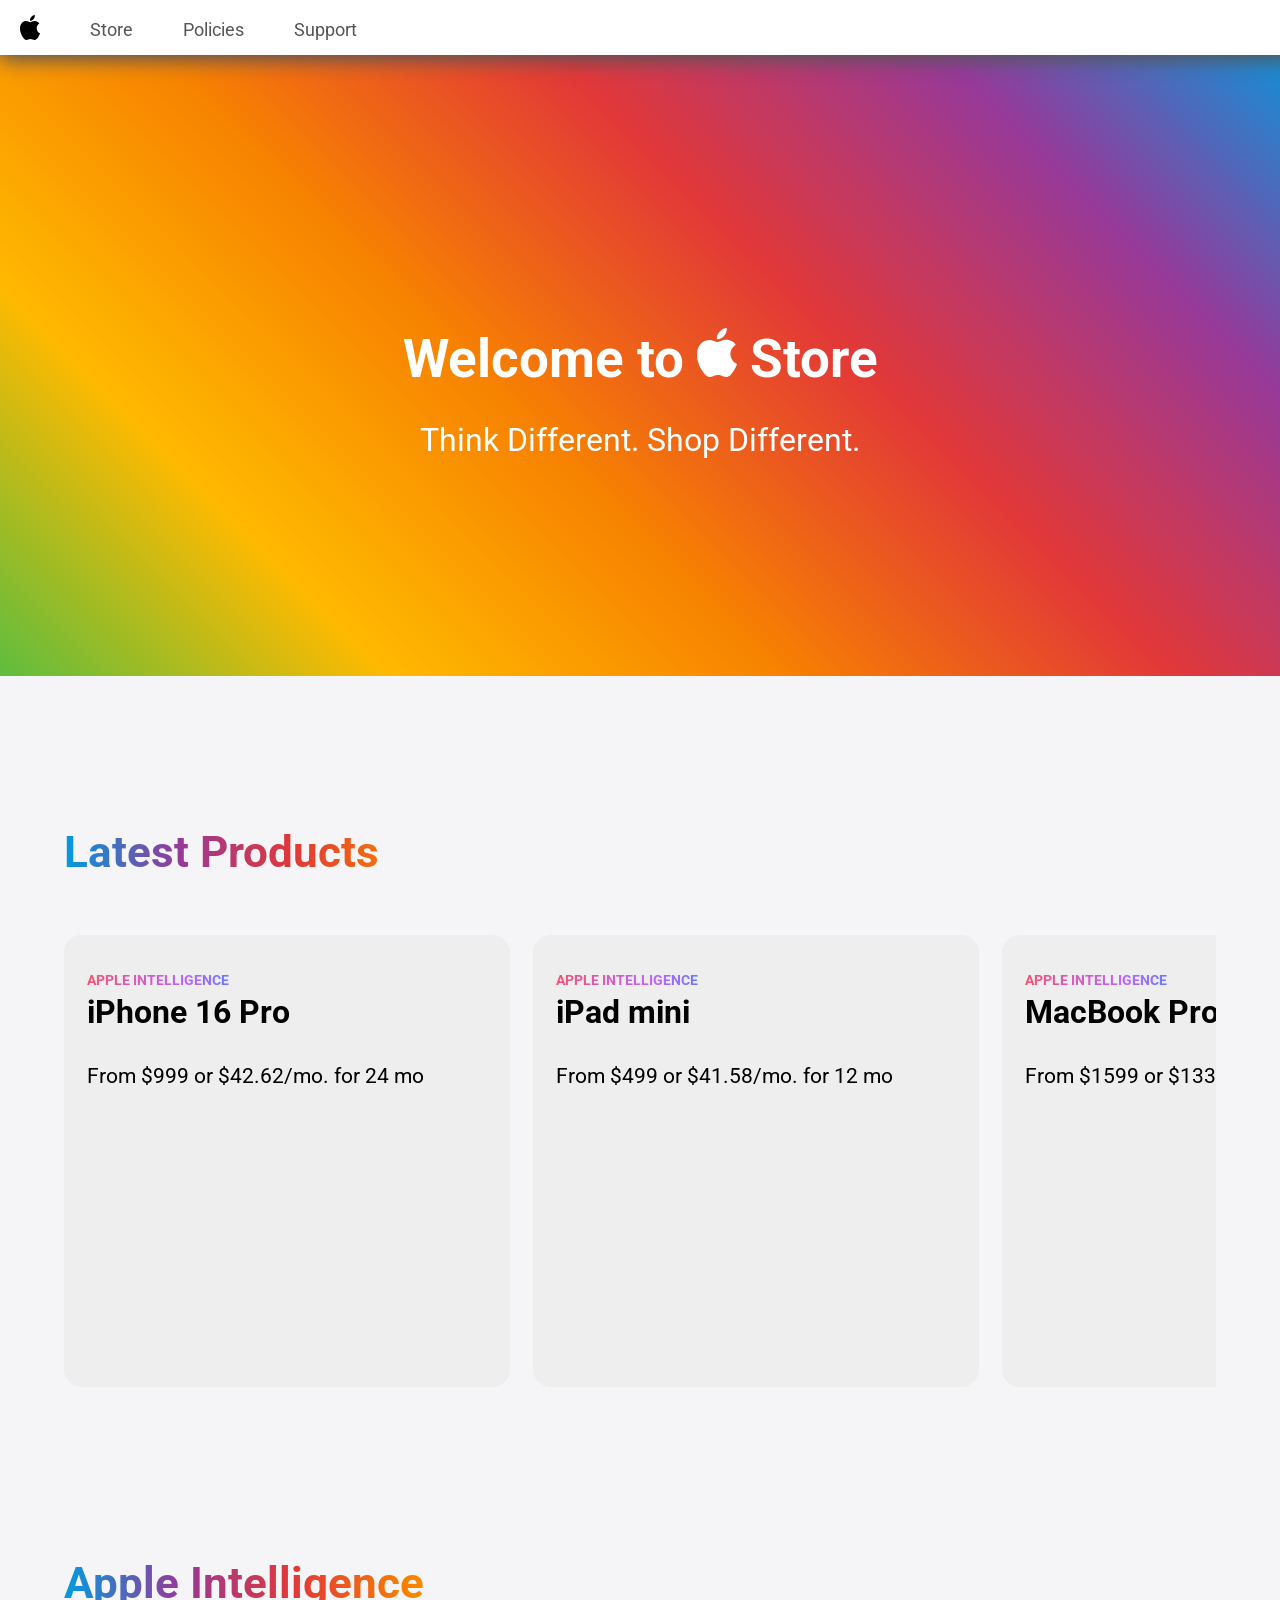
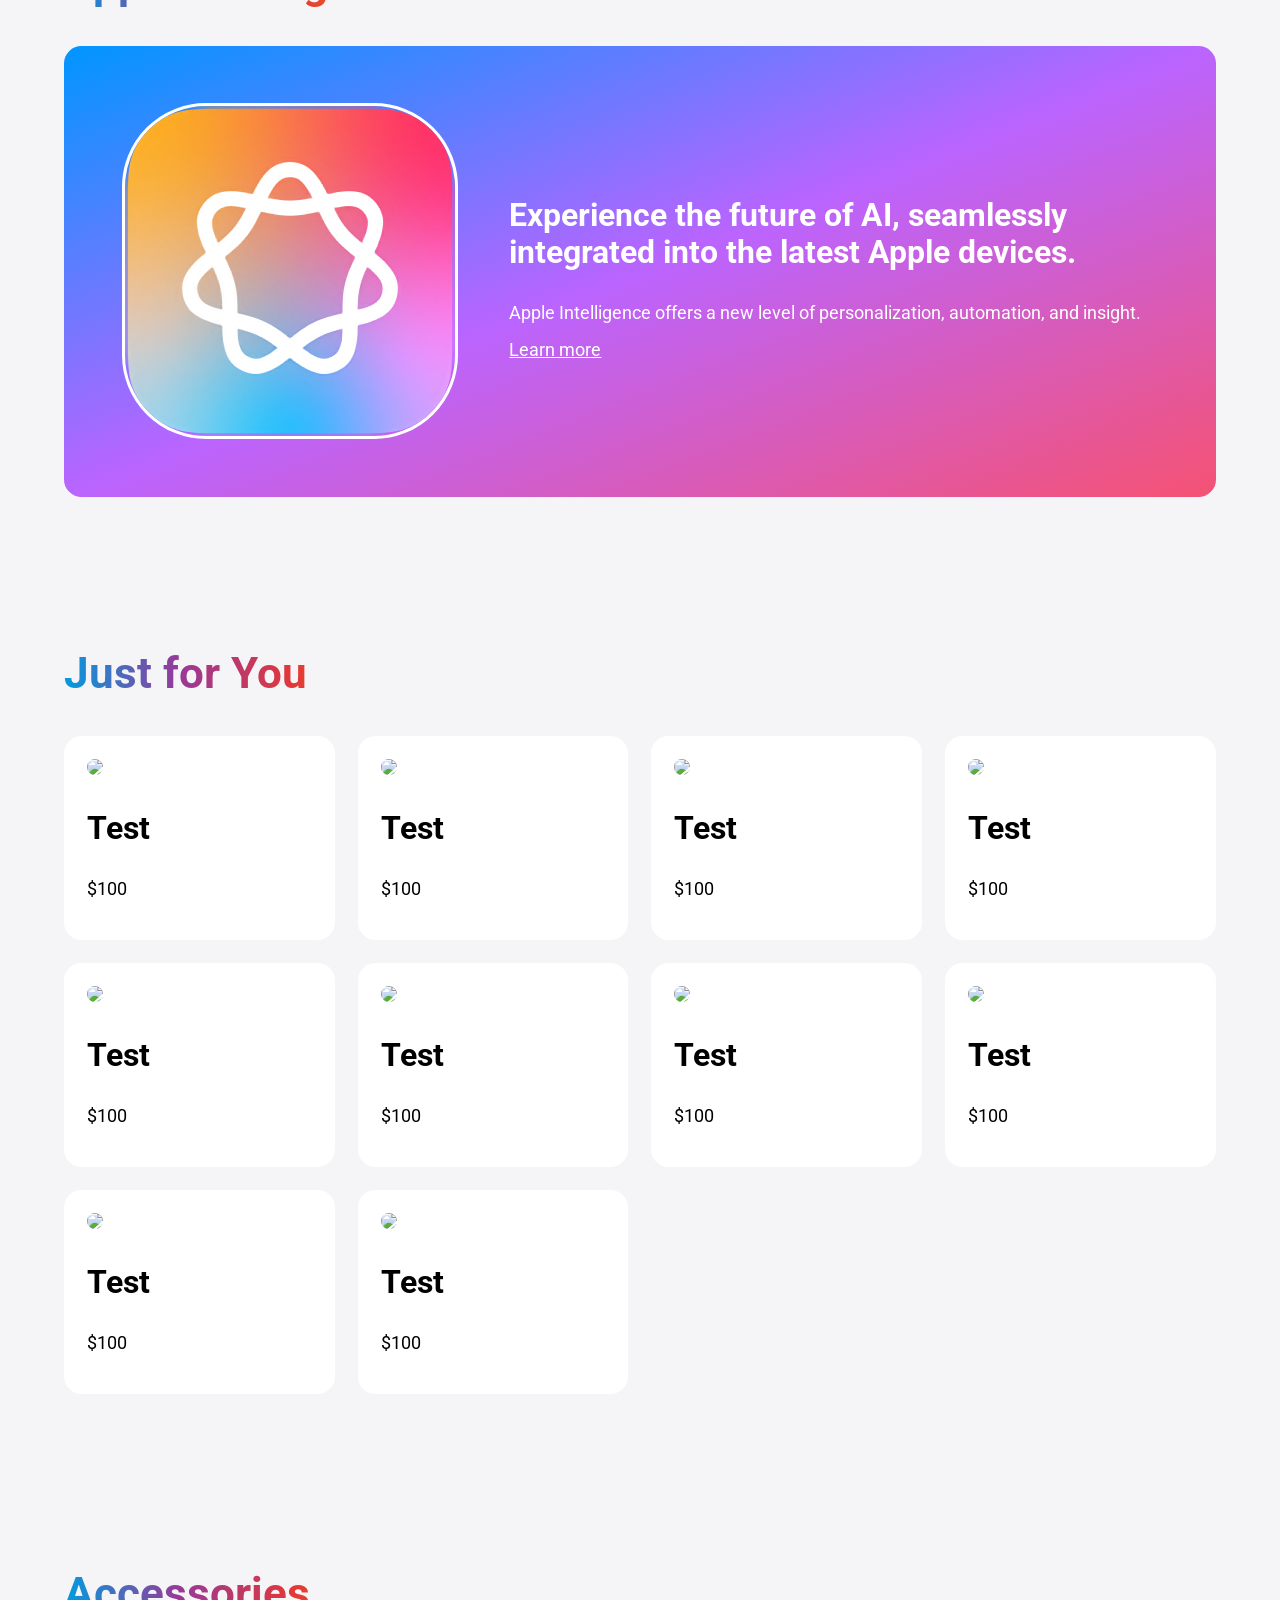
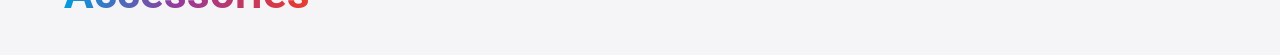
==== index.html @ e303c484 "Add files via upload" ====
<!DOCTYPE html>
<html lang="en">
<head>
    <meta charset="UTF-8">
    <meta name="viewport" content="width=device-width, initial-scale=1.0">
    <title>Apple Store</title>
    <link rel="stylesheet" href="styles.css">
</head>
<body>
    <nav>
        <img src="./logo.svg">
        <a href="index.html" class="button">Store</a>
        <a href="policies.html" class="button">Policies</a>
        <a href="support.html" class="button">Support</a>
    </nav>
    <header>
        <h1>Welcome to <img src="./logo.svg" style="width: 40px; filter: invert(100%)"> Store</h1>
        <p>Think Different. Shop Different.</p>
    </header>
    <main>
        <h2>Latest Products</h2>
        <div class="latest">
            <div style="background-image: url(https://store.storeimages.cdn-apple.com/4982/as-images.apple.com/is/store-card-50-holiday-iphone-pro-202411_GEO_US?wid=960&hei=1000&fmt=p-jpg&qlt=95&.v=1729180965302);">
                <p class="highlight">Apple Intelligence</p>
                <h3>iPhone 16 Pro</h3>
                <p>From $999 or $42.62/mo. for 24 mo</p>
            </div>
            <div style="background-image: url(https://store.storeimages.cdn-apple.com/4982/as-images.apple.com/is/store-card-50-holiday-ipad-mini-202411?wid=960&hei=1000&fmt=p-jpg&qlt=95&.v=1728504973912);">
                <p class="highlight">Apple Intelligence</p>
                <h3>iPad mini</h3>
                <p>From $499 or $41.58/mo. for 12 mo</p>
            </div>
            <div style="background-image: url(https://store.storeimages.cdn-apple.com/4982/as-images.apple.com/is/store-card-50-holiday-macbook-pro-202411?wid=960&hei=1000&fmt=p-jpg&qlt=95&.v=1728492746398);">
                <p class="highlight">Apple Intelligence</p>
                <h3>MacBook Pro</h3>
                <p>From $1599 or $133.25/mo. for 12 mo.</p>
            </div>
            <div style="background-image: url(https://store.storeimages.cdn-apple.com/4982/as-images.apple.com/is/store-card-50-holiday-watch-ultra-2-202411?wid=960&hei=1000&fmt=p-jpg&qlt=95&.v=1729694064643);">
                <h3>Apple Watch Ultra 2</h3>
                <p>From $799 or $66.58/mo. for 12 mo.</p>
            </div>
            <div style="background-image: url(https://store.storeimages.cdn-apple.com/4982/as-images.apple.com/is/store-card-50-holiday-vision-pro-202411?wid=960&hei=1000&fmt=p-jpg&qlt=95&.v=1728499365473);">
                <h3>Apple Vision Pro</h3>
                <p>From $3499 or $291.58/mo. for 12 mo.</p>
            </div>
        </div>
        <h2>Apple Intelligence</h2>
        <div class="intelligence">
            <img src="./intelligence.png">
            <div>
                <h3>Experience the future of AI, seamlessly integrated into the latest Apple devices.</h3>
                <p>Apple Intelligence offers a new level of personalization, automation, and insight.</p>
                <p><a style="color: #ffff" href="https://www.apple.com/apple-intelligence/" target="_blank">Learn more</a></p>
            </div>
        </div>
        <h2>Just for You</h2>
        <div class="foryou">
            <div>
                <img src="https://store.storeimages.cdn-apple.com/4982/as-images.apple.com/is/airtag-4pack-select-202104?wid=400&hei=400&fmt=jpeg&qlt=90&.v=1617761669000">
                <h3>Test</h3>
                <p>$100</p>
            </div>
            <div>
                <img src="https://store.storeimages.cdn-apple.com/4982/as-images.apple.com/is/airtag-4pack-select-202104?wid=400&hei=400&fmt=jpeg&qlt=90&.v=1617761669000">
                <h3>Test</h3>
                <p>$100</p>
            </div>
            <div>
                <img src="https://store.storeimages.cdn-apple.com/4982/as-images.apple.com/is/airtag-4pack-select-202104?wid=400&hei=400&fmt=jpeg&qlt=90&.v=1617761669000">
                <h3>Test</h3>
                <p>$100</p>
            </div>
            <div>
                <img src="https://store.storeimages.cdn-apple.com/4982/as-images.apple.com/is/airtag-4pack-select-202104?wid=400&hei=400&fmt=jpeg&qlt=90&.v=1617761669000">
                <h3>Test</h3>
                <p>$100</p>
            </div>
            <div>
                <img src="https://store.storeimages.cdn-apple.com/4982/as-images.apple.com/is/airtag-4pack-select-202104?wid=400&hei=400&fmt=jpeg&qlt=90&.v=1617761669000">
                <h3>Test</h3>
                <p>$100</p>
            </div>
            <div>
                <img src="https://store.storeimages.cdn-apple.com/4982/as-images.apple.com/is/airtag-4pack-select-202104?wid=400&hei=400&fmt=jpeg&qlt=90&.v=1617761669000">
                <h3>Test</h3>
                <p>$100</p>
            </div>
            <div>
                <img src="https://store.storeimages.cdn-apple.com/4982/as-images.apple.com/is/airtag-4pack-select-202104?wid=400&hei=400&fmt=jpeg&qlt=90&.v=1617761669000">
                <h3>Test</h3>
                <p>$100</p>
            </div>
            <div>
                <img src="https://store.storeimages.cdn-apple.com/4982/as-images.apple.com/is/airtag-4pack-select-202104?wid=400&hei=400&fmt=jpeg&qlt=90&.v=1617761669000">
                <h3>Test</h3>
                <p>$100</p>
            </div>
            <div>
                <img src="https://store.storeimages.cdn-apple.com/4982/as-images.apple.com/is/airtag-4pack-select-202104?wid=400&hei=400&fmt=jpeg&qlt=90&.v=1617761669000">
                <h3>Test</h3>
                <p>$100</p>
            </div>
            <div>
                <img src="https://store.storeimages.cdn-apple.com/4982/as-images.apple.com/is/airtag-4pack-select-202104?wid=400&hei=400&fmt=jpeg&qlt=90&.v=1617761669000">
                <h3>Test</h3>
                <p>$100</p>
            </div>
        </div>
        <h2>Accessories</h2>
    </main>
    <footer>

    </footer>
</body>
</html>
---- styles.css ----
@import url('https://fonts.googleapis.com/css2?family=Open+Sans:ital,wght@0,300..800;1,300..800&family=Roboto:ital,wght@0,100;0,300;0,400;0,500;0,700;0,900;1,100;1,300;1,400;1,500;1,700;1,900&display=swap');

body {
    font-family: "Roboto", sans-serif;
    font-size: 110%;
    margin: 0;
    padding: 0;
    background-color: #f5f5f7;
}

nav {
    background-color: #ffffff;
    box-shadow: 0px 5px 20px #555555;
    padding: 15px 20px;
    position: fixed;
    top: 0;
    z-index: 1000;
    display: flex;
    align-items: end;
    gap: 50px;
    width: 100%;
}

nav a {
    text-decoration: none;
    color: #555555;
}

nav img {
    width: 20px;
}

header {
    display: block;
    padding: 5em;
    align-items: center;
    text-align: center;
    background: linear-gradient(45deg, #5EBD3E, #FFB900, #F78200, #E23838, #973999, #009CDF);
    color: #ffffff;
    height: 500px;
}

h1 {
    font-size: 300%;
    margin-bottom: 0;
    margin-top: 240px;
}

header p {
    font-size: 180%;
}

main {
    margin: 0 5%;
}

h2 {
    font-size: 250%;
    margin-top: 150px;
    background-image: radial-gradient(circle, #5EBD3E, #FFB900, #F78200, #E23838, #973999, #009CDF);
    background-clip: text;
    -webkit-text-fill-color: transparent;
}

h3 {
    font-size: 180%;
}

.latest {
    display: flex;
    gap: 2%;
    width: 100%;
    overflow: auto;
    height: 28em;
}

.latest > div {
    min-width: 400px;
    max-width: 400px;
    background-color: #eeeeee;
    padding: 2%;
    border-radius: 1em;
    background-position: center;
    background-size: 100%;
    background-repeat: no-repeat;
    margin: 20px 0;
}

.latest > div:hover, .foryou > div:hover {
    box-shadow: 5px 2px 10px #d5d5d5;
    transition: linear 0.25s;
}

.latest p {
    font-size: 120%;
}

.highlight {
    font-size: 80% !important;
    text-transform: uppercase;
    margin-bottom: -25px;
    background-image: radial-gradient(circle,#0096FF,#BB64FF,#F55273);
    font-weight: bold;
    background-clip: text;
    -webkit-text-fill-color: transparent;
}

.intelligence {
    background-image: linear-gradient(to bottom right,#0096FF,#BB64FF,#F55273);
    display: flex;
    gap: 5%;
    padding: 5%;
    border-radius: 1em;
    align-items: center;
    color: #ffffff;
}

.intelligence img {
    height: 100%;
    border: solid 3px #ffffff;
    border-radius: 25%;
}

.foryou {
    display: flex;
    flex-wrap: wrap;
    gap: 2%;
}
.foryou > div {
    width: 19.5%;
    background-color: #ffffff;
    padding: 2%;
    border-radius: 1em;
    margin-bottom: 2%;
}

.foryou img {
    width: 100%;
    border-radius: 1em;
}
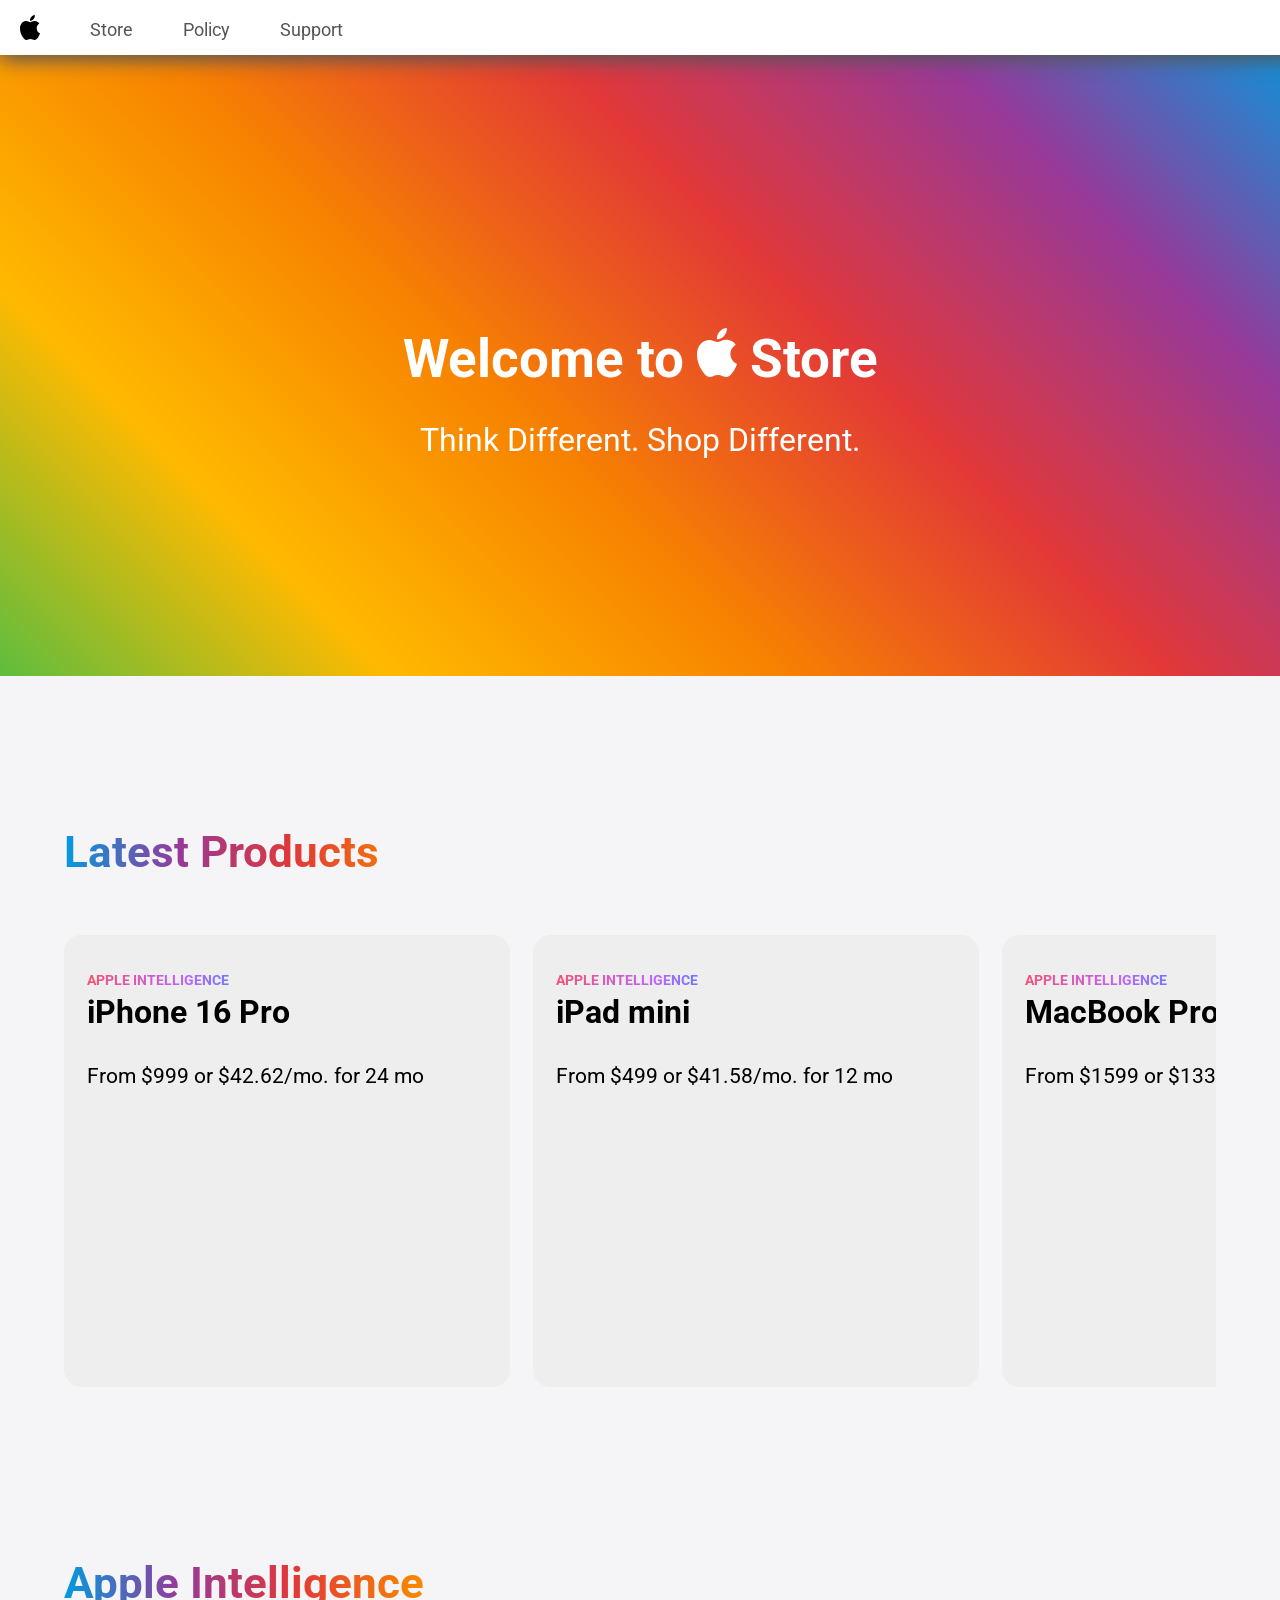
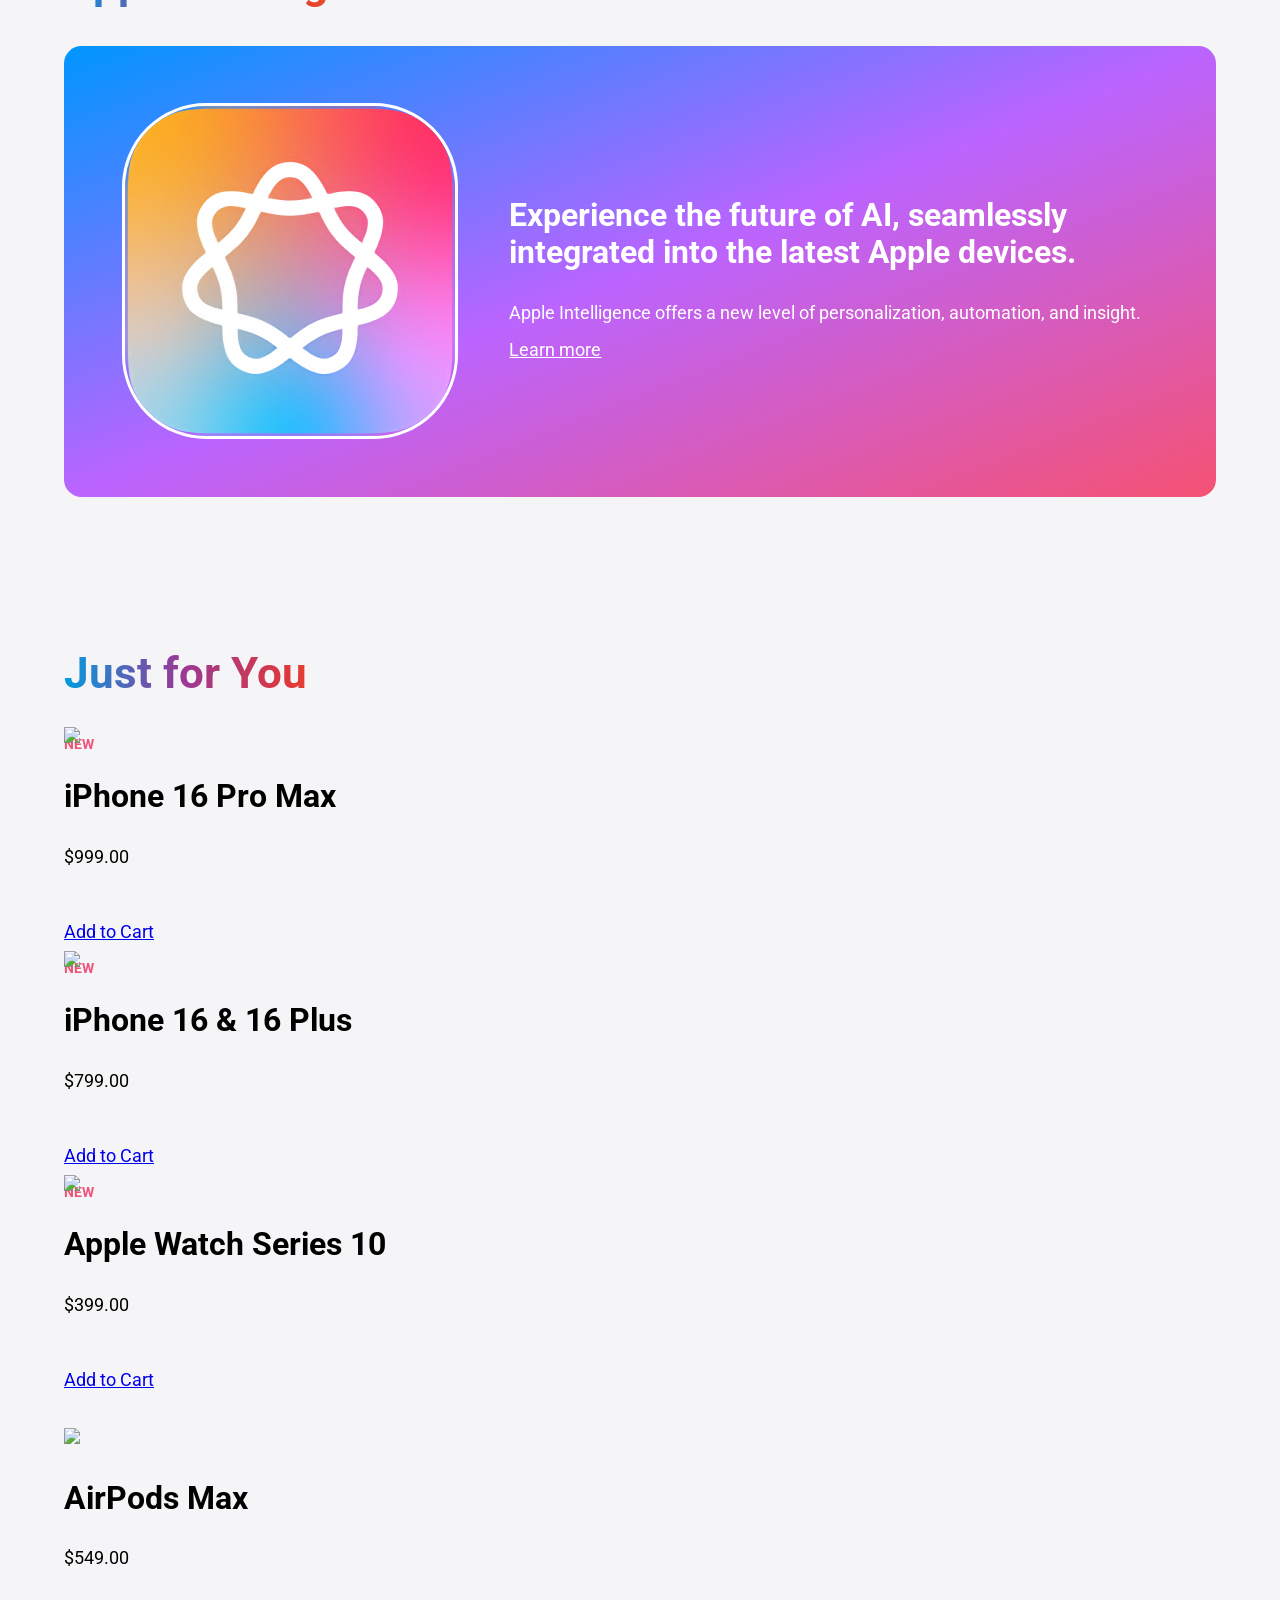
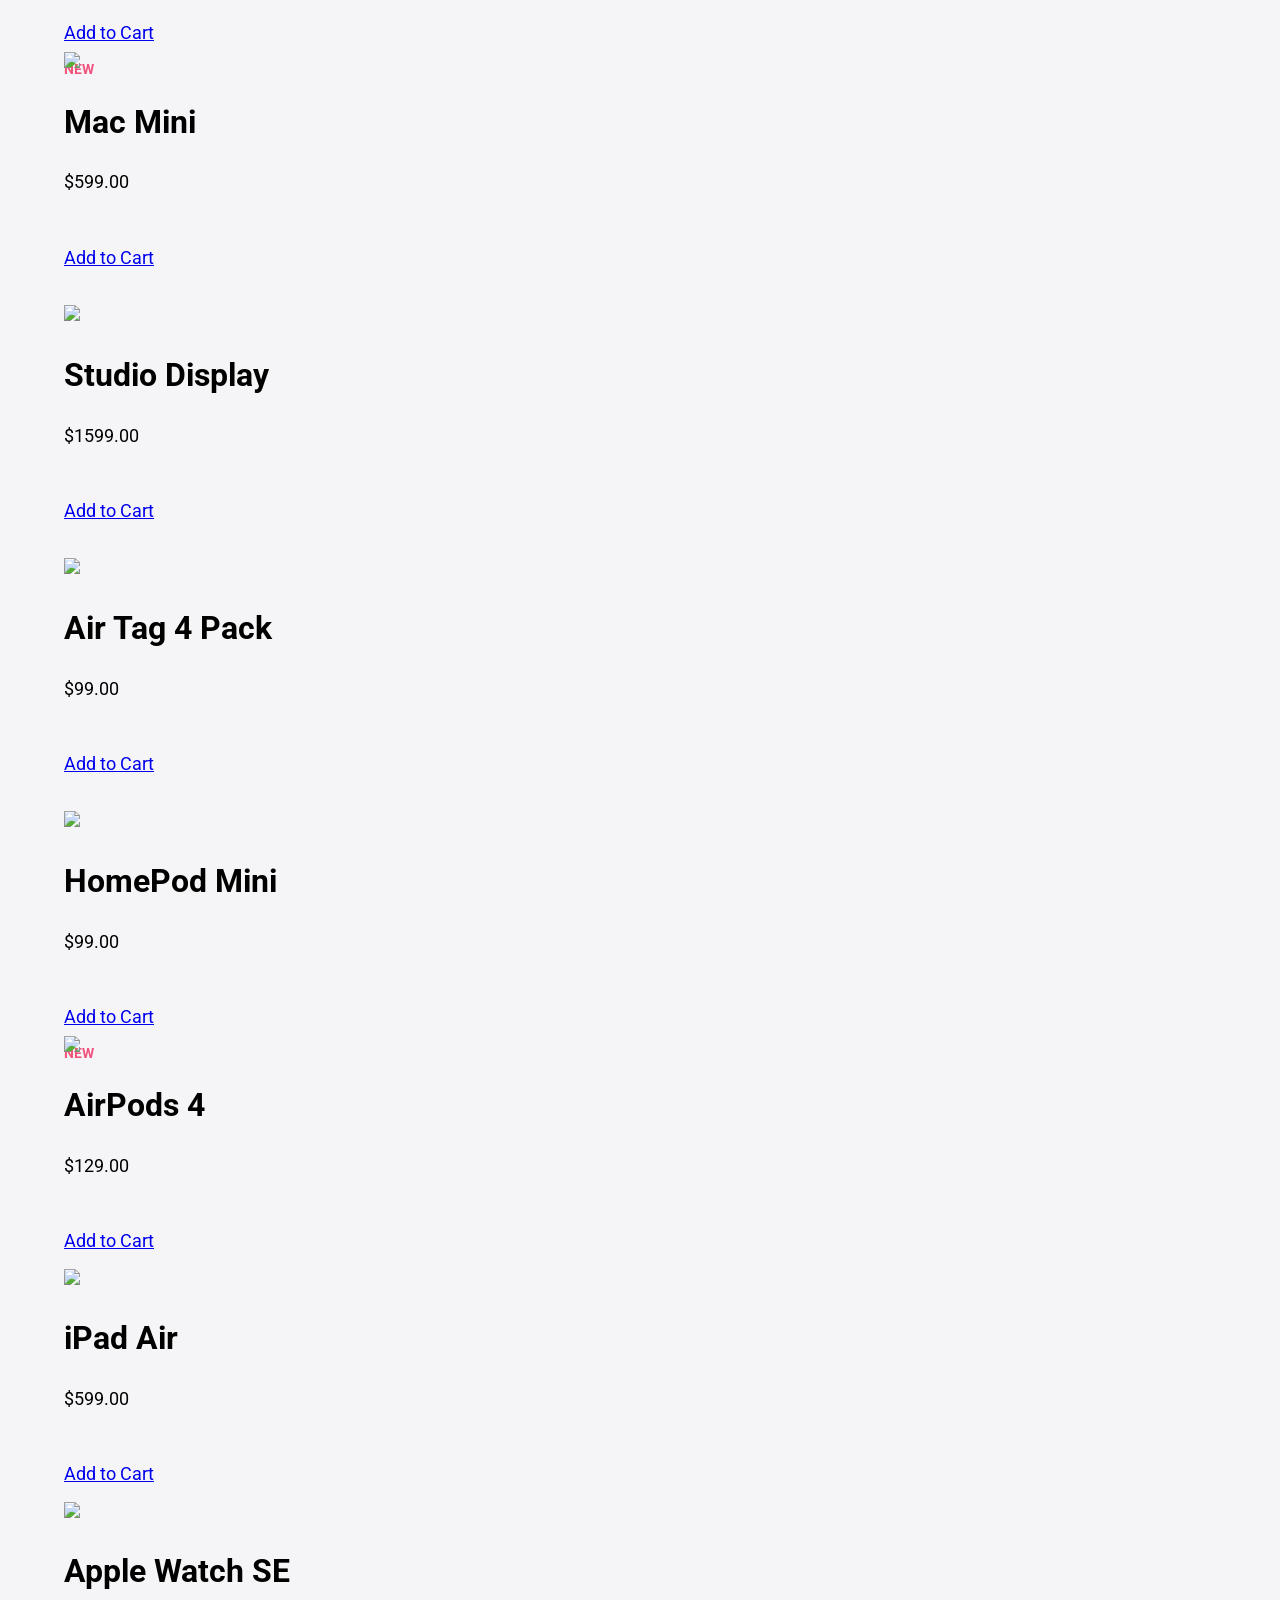
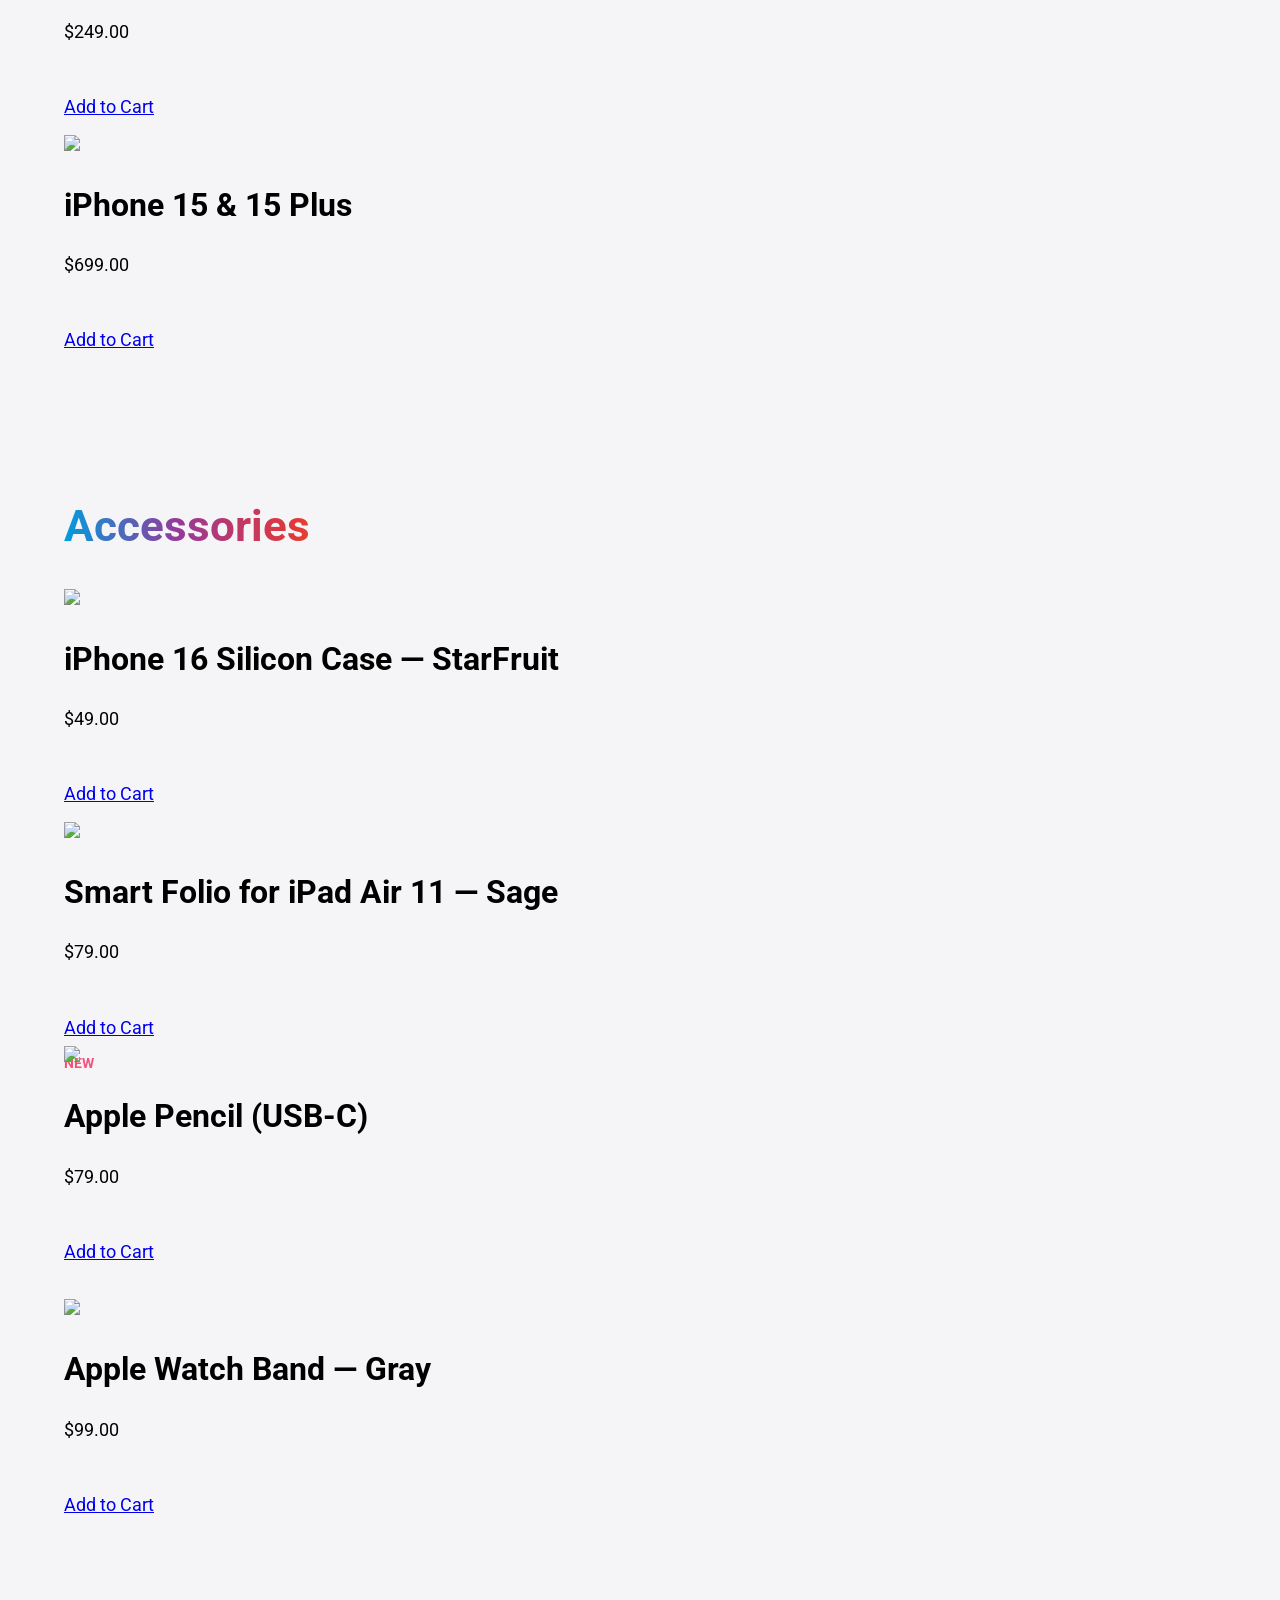
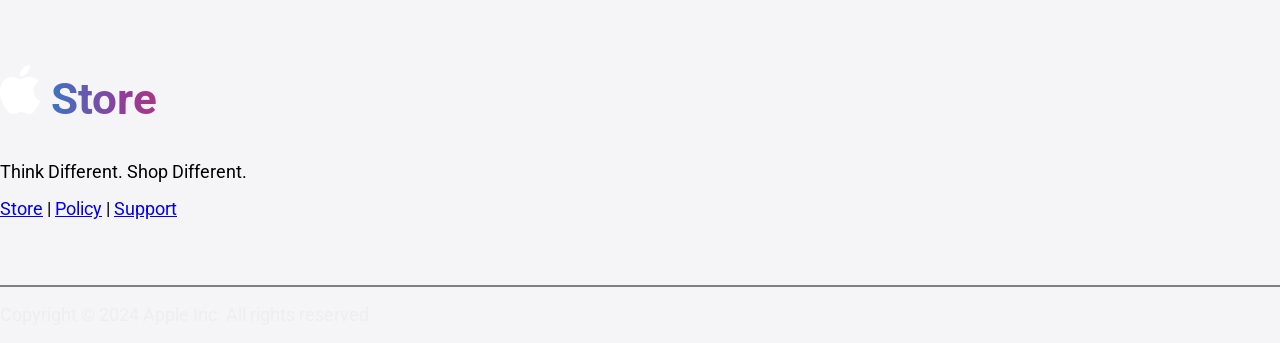
==== commit 7173fa1a: "Update index.html" ====
--- a/index.html
+++ b/index.html
@@ -9,9 +9,9 @@
 <body>
     <nav>
         <img src="./logo.svg">
-        <a href="index.html" class="button">Store</a>
-        <a href="policies.html" class="button">Policies</a>
-        <a href="support.html" class="button">Support</a>
+        <a href="index.html">Store</a>
+        <a href="policy.html">Policy</a>
+        <a href="support.html">Support</a>
     </nav>
     <header>
         <h1>Welcome to <img src="./logo.svg" style="width: 40px; filter: invert(100%)"> Store</h1>
@@ -54,62 +54,142 @@
             </div>
         </div>
         <h2>Just for You</h2>
-        <div class="foryou">
+        <div class="grid">
             <div>
-                <img src="https://store.storeimages.cdn-apple.com/4982/as-images.apple.com/is/airtag-4pack-select-202104?wid=400&hei=400&fmt=jpeg&qlt=90&.v=1617761669000">
-                <h3>Test</h3>
-                <p>$100</p>
+                <p class="highlight">New</p>
+                <img src="https://store.storeimages.cdn-apple.com/8756/as-images.apple.com/is/iphone-card-40-iphone16prohero-202409?wid=680&hei=528&fmt=p-jpg&qlt=95&.v=1725567335931">
+                <h3>iPhone 16 Pro Max</h3>
+                <p>$999.00</p>
+                <br>
+                <p><a href="#">Add to Cart</a></p>
             </div>
             <div>
-                <img src="https://store.storeimages.cdn-apple.com/4982/as-images.apple.com/is/airtag-4pack-select-202104?wid=400&hei=400&fmt=jpeg&qlt=90&.v=1617761669000">
-                <h3>Test</h3>
-                <p>$100</p>
+                <p class="highlight">New</p>
+                <img src="https://store.storeimages.cdn-apple.com/4982/as-images.apple.com/is/iphone-card-40-iphone16hero-202409?wid=680&hei=528&fmt=p-jpg&qlt=95&.v=1723234230295">
+                <h3>iPhone 16 & 16 Plus</h3>
+                <p>$799.00</p>
+                <br>
+                <p><a href="#">Add to Cart</a></p>
             </div>
             <div>
-                <img src="https://store.storeimages.cdn-apple.com/4982/as-images.apple.com/is/airtag-4pack-select-202104?wid=400&hei=400&fmt=jpeg&qlt=90&.v=1617761669000">
-                <h3>Test</h3>
-                <p>$100</p>
+                <p class="highlight">New</p>
+                <img src="https://store.storeimages.cdn-apple.com/4982/as-images.apple.com/is/watch-card-40-s10-202409?wid=680&hei=528&fmt=p-jpg&qlt=95&.v=1724168059157">
+                <h3>Apple Watch Series 10</h3>
+                <p>$399.00</p>
+                <br>
+                <p><a href="#">Add to Cart</a></p>
             </div>
             <div>
-                <img src="https://store.storeimages.cdn-apple.com/4982/as-images.apple.com/is/airtag-4pack-select-202104?wid=400&hei=400&fmt=jpeg&qlt=90&.v=1617761669000">
-                <h3>Test</h3>
-                <p>$100</p>
+                <br>
+                <img src="https://www.apple.com/v/airpods/shared/compare/e/images/compare/compare_airpods_max__b14s2x6q07rm_large_2x.png">
+                <h3>AirPods Max</h3>
+                <p>$549.00</p>
+                <br>
+                <p><a href="#">Add to Cart</a></p>
             </div>
             <div>
-                <img src="https://store.storeimages.cdn-apple.com/4982/as-images.apple.com/is/airtag-4pack-select-202104?wid=400&hei=400&fmt=jpeg&qlt=90&.v=1617761669000">
-                <h3>Test</h3>
-                <p>$100</p>
+                <p class="highlight">New</p>
+                <img src="https://store.storeimages.cdn-apple.com/4982/as-images.apple.com/is/mac-card-40-mac-mini-202410?wid=680&hei=528&fmt=p-jpg&qlt=95&.v=1731974953743">
+                <h3>Mac Mini</h3>
+                <p>$599.00</p>
+                <br>
+                <p><a href="#">Add to Cart</a></p>
             </div>
             <div>
-                <img src="https://store.storeimages.cdn-apple.com/4982/as-images.apple.com/is/airtag-4pack-select-202104?wid=400&hei=400&fmt=jpeg&qlt=90&.v=1617761669000">
-                <h3>Test</h3>
-                <p>$100</p>
+                <br>
+                <img src="https://store.storeimages.cdn-apple.com/4982/as-images.apple.com/is/mac-card-40-studio-display-202203?wid=680&hei=528&fmt=p-jpg&qlt=95&.v=1731974953778">
+                <h3>Studio Display</h3>
+                <p>$1599.00</p>
+                <br>
+                <p><a href="#">Add to Cart</a></p>
             </div>
             <div>
+                <br>
                 <img src="https://store.storeimages.cdn-apple.com/4982/as-images.apple.com/is/airtag-4pack-select-202104?wid=400&hei=400&fmt=jpeg&qlt=90&.v=1617761669000">
-                <h3>Test</h3>
-                <p>$100</p>
+                <h3>Air Tag 4 Pack</h3>
+                <p>$99.00</p>
+                <br>
+                <p><a href="#">Add to Cart</a></p>
             </div>
             <div>
-                <img src="https://store.storeimages.cdn-apple.com/4982/as-images.apple.com/is/airtag-4pack-select-202104?wid=400&hei=400&fmt=jpeg&qlt=90&.v=1617761669000">
-                <h3>Test</h3>
-                <p>$100</p>
+                <br>
+                <img src="https://www.apple.com/v/homepod/p/images/overview/hero__ernd10zm1dsi_large_2x.jpg">
+                <h3>HomePod Mini</h3>
+                <p>$99.00</p>
+                <br>
+                <p><a href="#">Add to Cart</a></p>
             </div>
             <div>
-                <img src="https://store.storeimages.cdn-apple.com/4982/as-images.apple.com/is/airtag-4pack-select-202104?wid=400&hei=400&fmt=jpeg&qlt=90&.v=1617761669000">
-                <h3>Test</h3>
-                <p>$100</p>
+                <p class="highlight">New</p>
+                <img src="https://store.storeimages.cdn-apple.com/4982/as-images.apple.com/is/airpods-4-select-202409?wid=400&hei=400&fmt=jpeg&qlt=90&.v=1723685836351">
+                <h3>AirPods 4</h3>
+                <p>$129.00</p>
+                <br>
+                <p><a href="#">Add to Cart</a></p>
             </div>
             <div>
-                <img src="https://store.storeimages.cdn-apple.com/4982/as-images.apple.com/is/airtag-4pack-select-202104?wid=400&hei=400&fmt=jpeg&qlt=90&.v=1617761669000">
-                <h3>Test</h3>
-                <p>$100</p>
+                <img src="https://store.storeimages.cdn-apple.com/4982/as-images.apple.com/is/ipad-card-40-air-202405?wid=680&hei=528&fmt=p-jpg&qlt=95&.v=1713920820139">
+                <h3>iPad Air</h3>
+                <p>$599.00</p>
+                <br>
+                <p><a href="#">Add to Cart</a></p>
+            </div>
+            <div>
+                <img src="https://store.storeimages.cdn-apple.com/4982/as-images.apple.com/is/watch-card-40-se-202409?wid=680&hei=528&fmt=p-jpg&qlt=95&.v=1724168056018">
+                <h3>Apple Watch SE</h3>
+                <p>$249.00</p>
+                <br>
+                <p><a href="#">Add to Cart</a></p>
+            </div>
+            <div>
+                <img src="https://store.storeimages.cdn-apple.com/4982/as-images.apple.com/is/iphone-card-40-iphone15hero-202309?wid=680&hei=528&fmt=p-jpg&qlt=95&.v=1693086290559">
+                <h3>iPhone 15 & 15 Plus</h3>
+                <p>$699.00</p>
+                <br>
+                <p><a href="#">Add to Cart</a></p>
             </div>
         </div>
         <h2>Accessories</h2>
+        <div class="grid">
+            <div>
+                <img src="https://store.storeimages.cdn-apple.com/4982/as-images.apple.com/is/MYY73?wid=400&hei=400&fmt=jpeg&qlt=90&.v=1723236738435">
+                <h3>iPhone 16 Silicon Case &mdash; StarFruit</h3>
+                <p>$49.00</p>
+                <br>
+                <p><a href="#">Add to Cart</a></p>
+            </div>
+            <div>
+                <img src="https://store.storeimages.cdn-apple.com/4982/as-images.apple.com/is/MWK73?wid=400&hei=400&fmt=jpeg&qlt=90&.v=1716915397369">
+                <h3>Smart Folio for iPad Air 11 &mdash; Sage</h3>
+                <p>$79.00</p>
+                <br>
+                <p><a href="#">Add to Cart</a></p>
+            </div>
+            <div>
+                <p class="highlight">New</p>
+                <img src="https://store.storeimages.cdn-apple.com/4982/as-images.apple.com/is/MUWA3?wid=532&hei=582&fmt=png-alpha&.v=1695933856697">
+                <h3>Apple Pencil (USB-C)</h3>
+                <p>$79.00</p>
+                <br>
+                <p><a href="#">Add to Cart</a></p>
+            </div>
+            <div>
+                <br>
+                <img src="https://store.storeimages.cdn-apple.com/4982/as-images.apple.com/is/MC7J4ref?wid=532&hei=582&fmt=png-alpha&.v=1724186585287">
+                <h3>Apple Watch Band &mdash; Gray </h3>
+                <p>$99.00</p>
+                <br>
+                <p><a href="#">Add to Cart</a></p>
+            </div>
+        </div>
     </main>
     <footer>
-
+        <h2><img src="./logo.svg" style="width: 40px; filter: invert(100%)"> Store</h2>
+        <p class="slogan">Think Different. Shop Different.</p>
+        <p><a href="./index.html">Store</a> | <a href="./policy.html">Policy</a> | <a href="./support.html">Support</a></p>
+        <br><br>
+        <hr style="border: 0.5px solid #7f7f7f;">
+        <p style="color: #eeeeee">Copyright &copy; 2024 Apple Inc. All rights reserved.</p>
     </footer>
 </body>
-</html>+</html>
